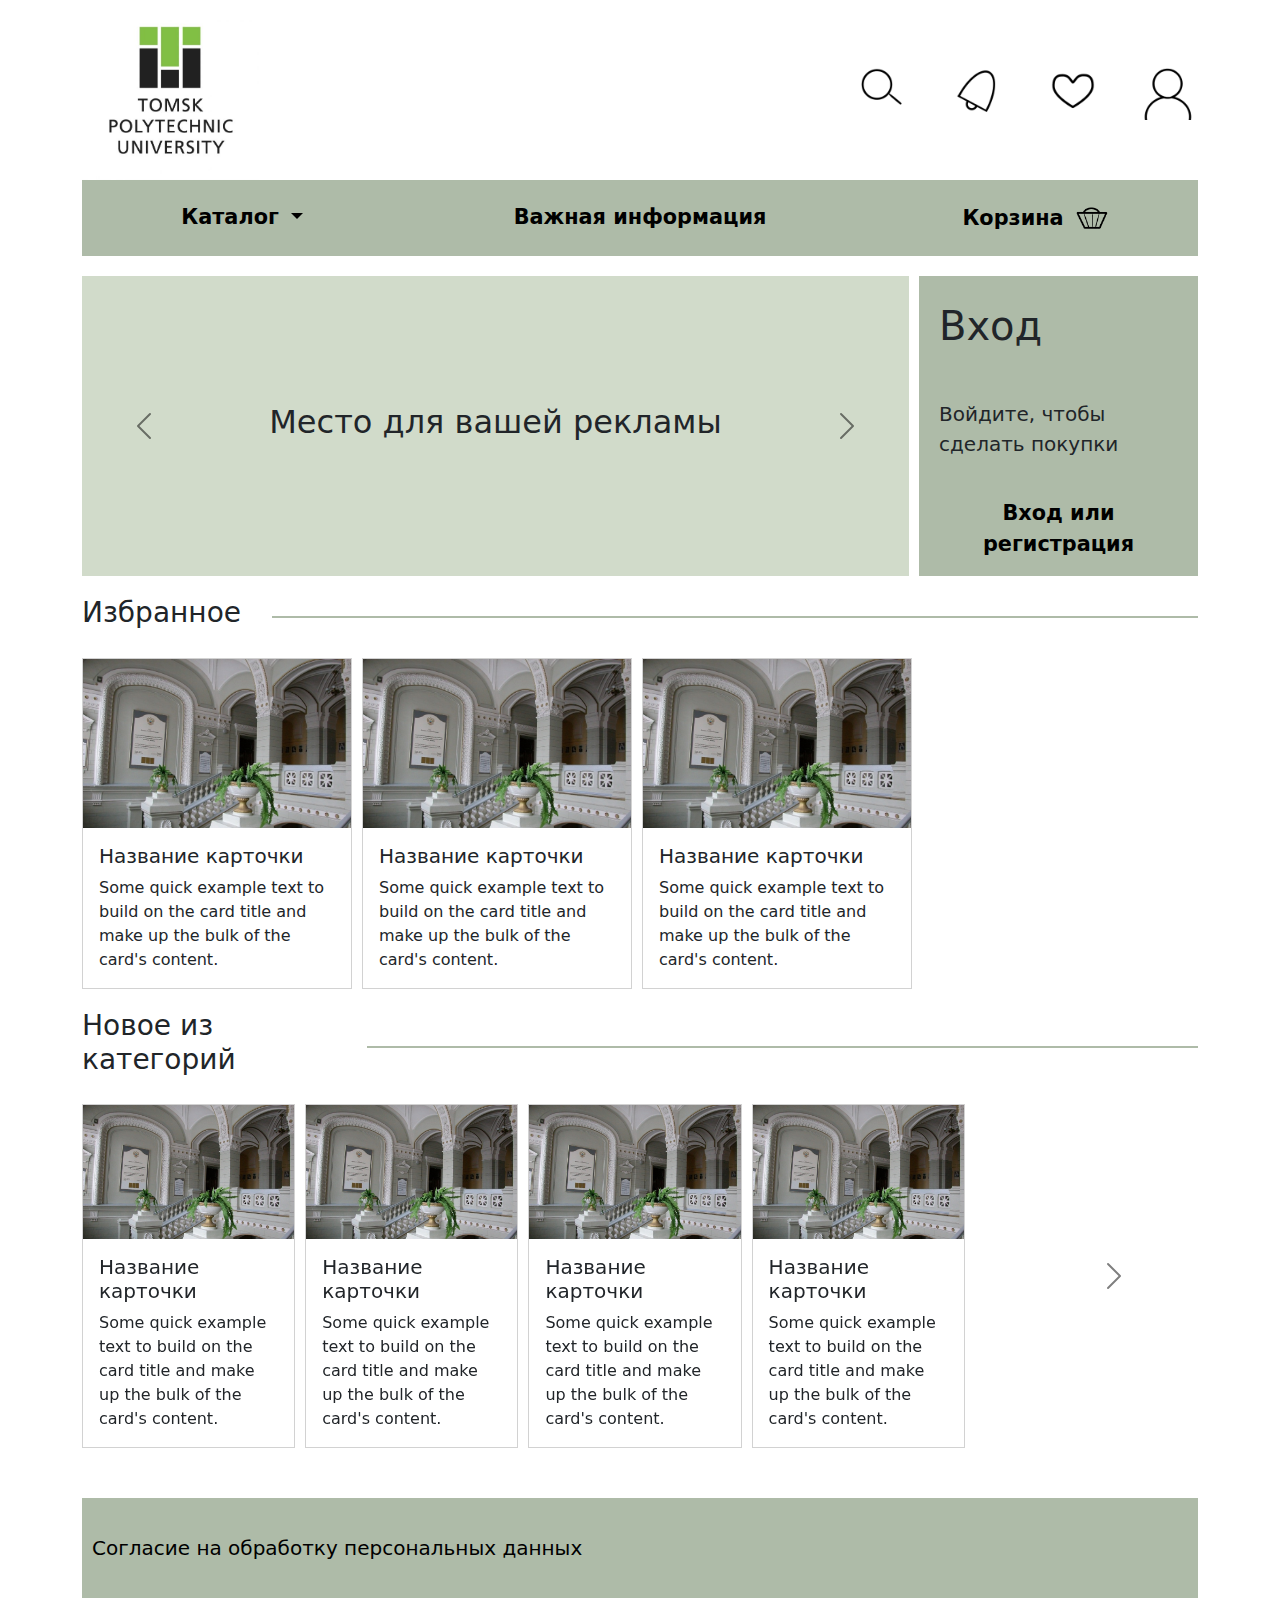
==== index.html @ 1b639a58 "Add files via upload" ====
<!doctype html>
<html lang="ru">
  <head>
    <meta charset="utf-8">
    <meta name="viewport" content="width=device-width, initial-scale=1">

    <title>Магазин ТПУ</title>
    <link href="https://cdn.jsdelivr.net/npm/bootstrap@5.2.0-beta1/dist/css/bootstrap.min.css" rel="stylesheet" integrity="sha384-0evHe/X+R7YkIZDRvuzKMRqM+OrBnVFBL6DOitfPri4tjfHxaWutUpFmBp4vmVor" crossorigin="anonymous">
    <link href="https://cdn.jsdelivr.net/npm/bootstrap@5.2.0-beta1/dist/css/bootstrap.min.css" rel="stylesheet">
    <link rel="stylesheet" type="text/css" href="style.css">
</head>

<body>
    <div class="container">
        <header>
            <a href=""><img src="pics/logo.jpg" alt="logo" class="logo"></a>
            <div class="header-buttons-wrap">
                <a href=""><img src="pics/search.png" alt="search" class="header-buttons search"></a>
                <a href=""><img src="pics/notification.png" alt="notification" class="header-buttons notification"></a>
                <a href=""><img src="pics/favourites.png" alt="favourites" class="header-buttons favourites"></a>
                <a href=""><img src="pics/account.png" alt="account" class="header-buttons account"></a>
            </div>

        </header>
        <nav class="navbar navbar-expand-lg">
            <div class="container-fluid nav">
                <div class="dropdown">
                    <button class="button1 btn btn-secondary dropdown-toggle" type="button" id="dropdownMenuButton1" data-bs-toggle="dropdown" aria-expanded="false">
                        <b>Каталог</b>
                    </button>
                    <ul class="dropdown-menu" aria-labelledby="dropdownMenuButton1" style="">
                        <li><a class="dropdown-item" href="#">Мебель</a></li>
                        <li><a class="dropdown-item" href="#">Техника</a></li>
                        <li><a class="dropdown-item" href="#">Продукты питания</a></li>
                        <li><a class="dropdown-item" href="#">Другое</a></li>
                    </ul>
                </div>
                <button type="button" class="btn btn-secondary"><b>Важная информация</b></button>
                <button type="button" class="btn btn-secondary"><b>Корзина</b><img src="pics/cart.png" alt="" class="cart"></button>
            </div>

        </nav>
        <div class="row underHeader">
            <div class="col-9 adsBlock">
                <div id="carouselAds" class="carousel carousel-dark slide" data-bs-ride="carousel">

                    <div class="carousel-inner col-10">
                        <div class="carousel-item active">
                            <div class="ads" >
                                <h2>Место для вашей рекламы</h2>
                            </div>
                        </div>
                        <div class="carousel-item">
                            <div class="ads" >
                                <h2>Место для вашей рекламы</h2>
                            </div>
                        </div>
                    </div>
                    <button class="carousel-control-prev" type="button" data-bs-target="#carouselAds" data-bs-slide="prev">
                        <span class="carousel-control-prev-icon" aria-hidden="true"></span>
                        <span class="visually-hidden">Предыдущий</span>
                    </button>
                    <button class="carousel-control-next" type="button" data-bs-target="#carouselAds" data-bs-slide="next">
                        <span class="carousel-control-next-icon" aria-hidden="true"></span>

                    </button>
                </div>
            </div>
            <div class="col-3 p-0">
                <div class="regOrLog">
                    <p style="font-size: 40px;">Вход</p>
                    <p>Войдите, чтобы сделать покупки</p>
                    <button type="button" class="btn btn-secondary btnlog"><b>Вход или регистрация</b></button>

                </div>
            </div>
        </div>
        <article>
            <div class="container Article">
                <div class="row rowArticle">
                    <div class="col-2">
                        <span>
                            <h3>Избранное</h3>
                        </span>
                    </div>
                    <div class="col-10">
                        <div class="lineArticle"></div>
                    </div>
                </div>
            </div>
            <div class="cards">
                <div class="card">
                    <img src="pics/hall.jpg" class="card-img-top" alt="...">
                    <div class="card-body">
                        <h5 class="card-title">Название карточки</h5>
                        <p class="card-text">Some quick example text to build on the card title and make up the bulk of the card's content.</p>

                    </div>
                </div>
                <div class="card">
                    <img src="pics/hall.jpg" class="card-img-top" alt="...">
                    <div class="card-body">
                        <h5 class="card-title">Название карточки</h5>
                        <p class="card-text">Some quick example text to build on the card title and make up the bulk of the card's content.</p>

                    </div>
                </div>
                <div class="card">
                    <img src="pics/hall.jpg" class="card-img-top" alt="...">
                    <div class="card-body">
                        <h5 class="card-title">Название карточки</h5>
                        <p class="card-text">Some quick example text to build on the card title and make up the bulk of the card's content.</p>

                    </div>
                </div>
            </div>
        </article>
        <article>
            <div class="container Article">
                <div class="row rowArticle">
                    <div class="col-3">
                        <span>
                            <h3>Новое из категорий</h3>
                        </span>
                    </div>
                    <div class="col-9">
                        <div class="lineArticle"></div>
                    </div>
                </div>
            </div>
            <div id="carouselGoods" class="carousel carousel-dark slide" data-bs-ride="carousel">

                <div class="carousel-inner col-10">
                    <div class="carousel-item active">
                        <div class="cards">
                            <div class="card">
                                <img src="pics/hall.jpg" class="card-img-top" alt="...">
                                <div class="card-body">
                                    <h5 class="card-title">Название карточки</h5>
                                    <p class="card-text">Some quick example text to build on the card title and make up the bulk of the card's content.</p>

                                </div>
                            </div>
                            <div class="card">
                                <img src="pics/hall.jpg" class="card-img-top" alt="...">
                                <div class="card-body">
                                    <h5 class="card-title">Название карточки</h5>
                                    <p class="card-text">Some quick example text to build on the card title and make up the bulk of the card's content.</p>

                                </div>
                            </div>
                            <div class="card">
                                <img src="pics/hall.jpg" class="card-img-top" alt="...">
                                <div class="card-body">
                                    <h5 class="card-title">Название карточки</h5>
                                    <p class="card-text">Some quick example text to build on the card title and make up the bulk of the card's content.</p>

                                </div>
                            </div>
                            <div class="card">
                                <img src="pics/hall.jpg" class="card-img-top" alt="...">
                                <div class="card-body">
                                    <h5 class="card-title">Название карточки</h5>
                                    <p class="card-text">Some quick example text to build on the card title and make up the bulk of the card's content.</p>

                                </div>
                            </div>
                        </div>
                    </div>
                    <div class="carousel-item">
                        <div class="cards">
                            <div class="card">
                                <img src="pics/hall.jpg" class="card-img-top" alt="...">
                                <div class="card-body">
                                    <h5 class="card-title">Название карточки</h5>
                                    <p class="card-text">Some quick example text to build on the card title and make up the bulk of the card's content.</p>

                                </div>
                            </div>
                            <div class="card">
                                <img src="pics/hall.jpg" class="card-img-top" alt="...">
                                <div class="card-body">
                                    <h5 class="card-title">Название карточки</h5>
                                    <p class="card-text">Some quick example text to build on the card title and make up the bulk of the card's content.</p>

                                </div>
                            </div>
                            <div class="card">
                                <img src="pics/hall.jpg" class="card-img-top" alt="...">
                                <div class="card-body">
                                    <h5 class="card-title">Название карточки</h5>
                                    <p class="card-text">Some quick example text to build on the card title and make up the bulk of the card's content.</p>

                                </div>
                            </div>
                            <div class="card">
                                <img src="pics/hall.jpg" class="card-img-top" alt="...">
                                <div class="card-body">
                                    <h5 class="card-title">Название карточки</h5>
                                    <p class="card-text">Some quick example text to build on the card title and make up the bulk of the card's content.</p>

                                </div>
                            </div>
                        </div>
                    </div>
                </div>

                <button class="carousel-control-next" type="button" data-bs-target="#carouselGoods" data-bs-slide="next">
                        <span class="carousel-control-next-icon" aria-hidden="true"></span>

                    </button>
            </div>
        </article>
        <footer>
            <a href="#" class="acceptLink">

                Согласие на обработку персональных данных

            </a>
        </footer>
    </div>


    <script src="https://cdn.jsdelivr.net/npm/bootstrap@5.2.0-beta1/dist/js/bootstrap.bundle.min.js" integrity="sha384-pprn3073KE6tl6bjs2QrFaJGz5/SUsLqktiwsUTF55Jfv3qYSDhgCecCxMW52nD2" crossorigin="anonymous"></script>
    <script src="https://cdn.jsdelivr.net/npm/@popperjs/core@2.11.5/dist/umd/popper.min.js" integrity="sha384-Xe+8cL9oJa6tN/veChSP7q+mnSPaj5Bcu9mPX5F5xIGE0DVittaqT5lorf0EI7Vk" crossorigin="anonymous"></script>
    <script src="https://cdn.jsdelivr.net/npm/bootstrap@5.2.0-beta1/dist/js/bootstrap.min.js" integrity="sha384-kjU+l4N0Yf4ZOJErLsIcvOU2qSb74wXpOhqTvwVx3OElZRweTnQ6d31fXEoRD1Jy" crossorigin="anonymous"></script>
    <script src="https://cdn.jsdelivr.net/npm/bootstrap@5.2.0-beta1/dist/js/bootstrap.bundle.min.js"></script>
</body></html>
---- style.css ----
header {
    display: flex;
    align-items: center;
    justify-content: space-between;
}

img.logo {
    height: 180px;
}

img.header-buttons {
    height: 60px;
    margin-left: 30px;
}

.navbar {
    background-color: #aebba8;
    color: black;

}

img.cart {
    height: 45px;
    margin-left: 5px;
    ;
}

.col-6 {
    display: flex;
    justify-content: flex-end;
    align-items: center;
}

img.hall {
    height: 400px;
    margin-top: 40px;
    display: none;
}

.btn {}

.btn-secondary {
    --bs-btn-color: #000;
    --bs-btn-bg: #aebba8;
    --bs-btn-border-color: #aebba8;
    --bs-btn-hover-color: #000;
    --bs-btn-hover-bg: #d1dbca;
    --bs-btn-hover-border-color: #d1dbca;
    --bs-btn-focus-shadow-rgb: #d1dbca;
    --bs-btn-active-color: #000;
    --bs-btn-active-bg: #d1dbca;
    --bs-btn-active-border-color: #d1dbca;
    --bs-btn-active-shadow: inset 0 0px 0px rgba(0, 0, 0, 0.125);
    --bs-btn-disabled-color: #000;
    --bs-btn-disabled-bg: #aebba8;
    --bs-btn-disabled-border-color: #aebba8;

    border-radius: 0;
    border: 0;
    height: 60px;
    font-size: 1.3rem;
    width: 300px;

}

.adsBlock {
    padding-left: 0px;
    padding-right: 10px;
}

.dropdown-menu {
    border-radius: 0;
    width: 300px;
    --bs-dropdown-min-width: 10rem;
    --bs-dropdown-padding-x: 0;
    --bs-dropdown-padding-y: 0.5rem;
    --bs-dropdown-spacer: 0.125rem;
    --bs-dropdown-font-size: 1rem;
    --bs-dropdown-color: #212529;
    --bs-dropdown-bg: #fff;
    --bs-dropdown-border-color: var(--bs-border-color-translucent);
    --bs-dropdown-border-radius: 0.375rem;
    --bs-dropdown-border-width: 1px;
    --bs-dropdown-inner-border-radius: calc(0.375rem - 1px);
    --bs-dropdown-divider-bg: var(--bs-border-color-translucent);
    --bs-dropdown-divider-margin-y: 0.5rem;
    --bs-dropdown-box-shadow: 0 0.5rem 1rem rgba(0, 0, 0, 0.15);
    --bs-dropdown-link-color: #212529;
    --bs-dropdown-link-hover-color: #1e2125;
    --bs-dropdown-link-hover-bg: #e9ecef;
    --bs-dropdown-link-active-color: #fff;
    --bs-dropdown-link-active-bg: #0d6efd;
    --bs-dropdown-link-disabled-color: #adb5bd;
    --bs-dropdown-item-padding-x: 1rem;
    --bs-dropdown-item-padding-y: 0.25rem;
    --bs-dropdown-header-color: #6c757d;
    --bs-dropdown-header-padding-x: 1rem;
    --bs-dropdown-header-padding-y: 0.5rem;

}

.nav {
    display: flex;
    justify-content: space-between;
    padding: 0 10px
}

.ads {
    display: flex;
    align-items: center;
    justify-content: center;
    height: 300px;
    background-color: #d1dbca;
}

.card {
    width: 270px;
    margin-right: 10px;
    border-radius: 0;
    --bs-card-border-radius: 0;
}

.card-img-top {
    border-top-left-radius: 0;
    border-top-right-radius: 0;
}

.cards {
    display: flex;
    flex-direction: row;
    height: 100%;
    width: 80%;
}

.Article {
    margin: 20px 0;
    padding: 0;
}

.rowArticle {
    display: flex;
    align-items: center;
}

.lineArticle {
    background-color: #aebba8;
    height: 2px;
}

.underHeader {
    display: flex;
    margin: 20px 0;
}

.btnlog{
    width: inherit;
    height: auto;
    margin: 10px;
}
.regOrLog {
    display: flex;
 flex-direction: column;
    justify-content: space-between;
    height: 300px;
    background-color: #aebba8;
}
.regOrLog>p{
    margin: 20px;
    font-size: 20px;
}
footer {
    display: flex;
    align-items: center;
    background-color: #aebba8;
    height: 100px;
    margin-top: 50px;

}

.acceptLink {
    text-decoration: none;
    color: black;
    padding: 10px;
    font-size: 20px
}

.acceptLink:hover {
    text-decoration: none;
    color: white;

}
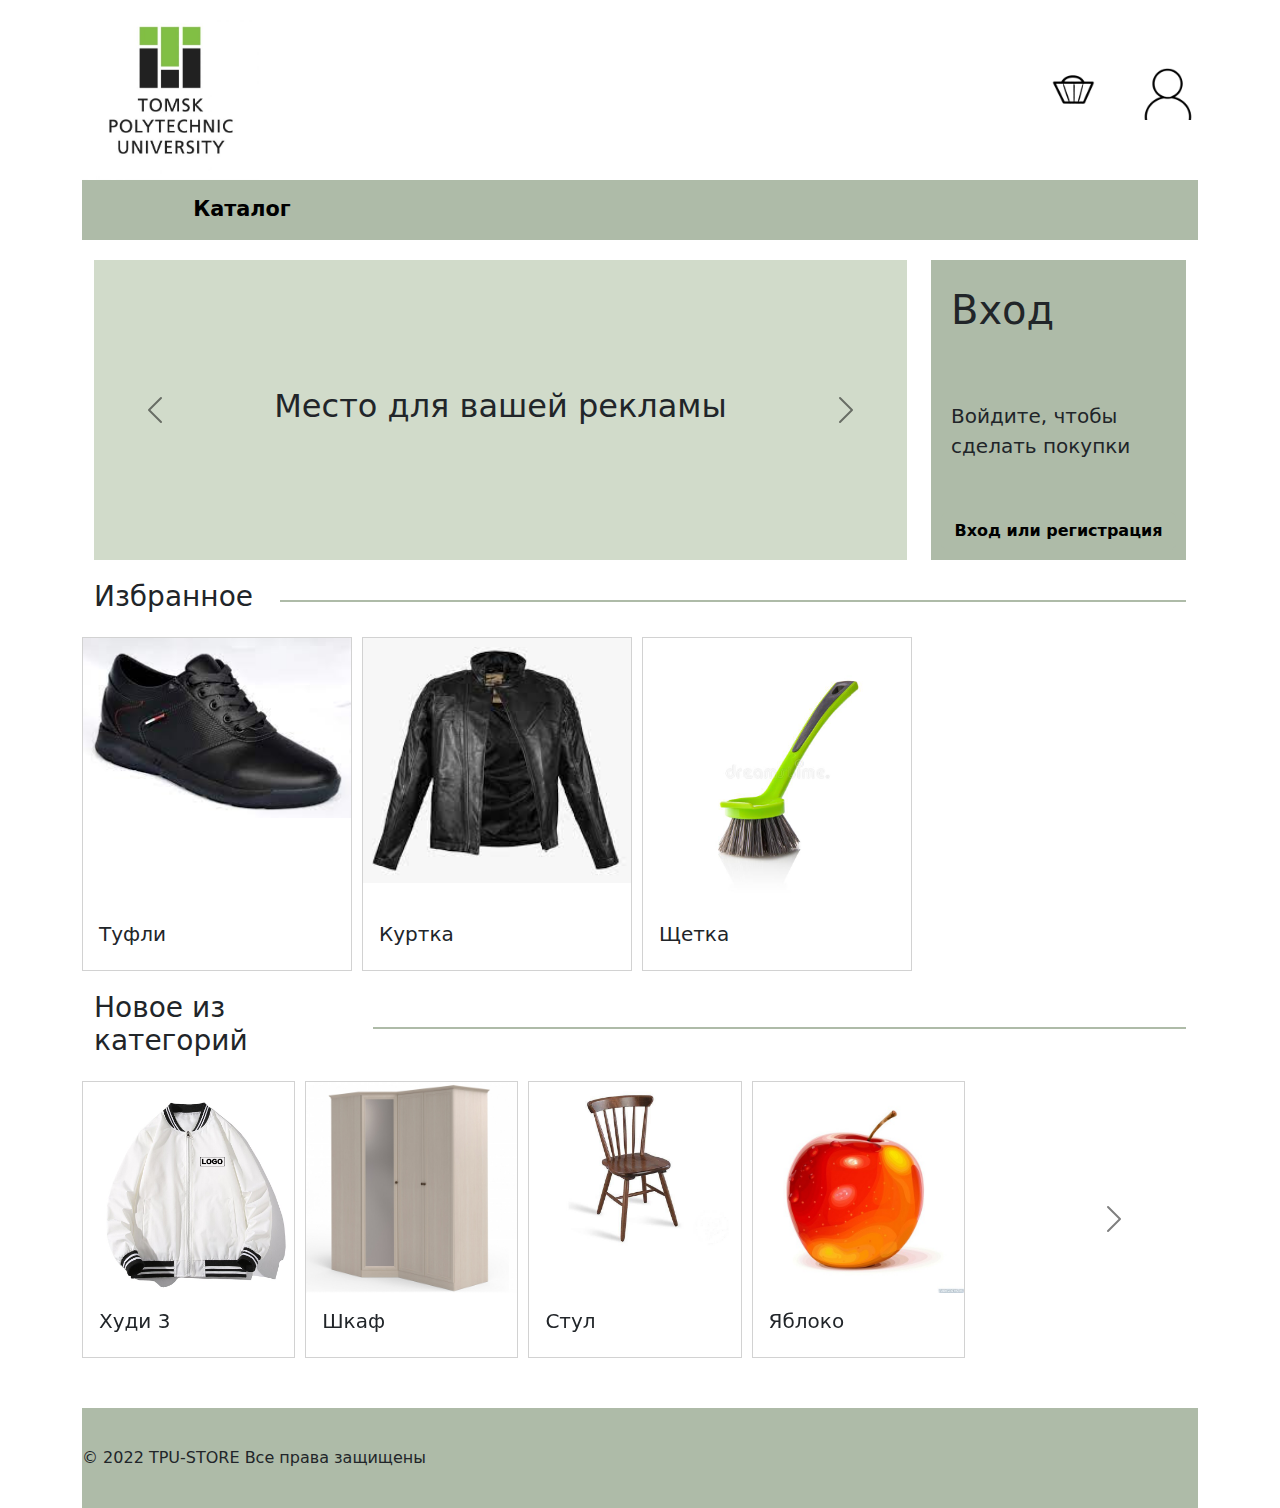
==== commit ad25adf1: "Add files via upload" ====
--- a/index.html
+++ b/index.html
@@ -13,155 +13,153 @@
 <body>
     <div class="container">
         <header>
-            <a href=""><img src="pics/logo.jpg" alt="logo" class="logo"></a>
-            <div class="header-buttons-wrap">
-                <a href=""><img src="pics/search.png" alt="search" class="header-buttons search"></a>
-                <a href=""><img src="pics/notification.png" alt="notification" class="header-buttons notification"></a>
-                <a href=""><img src="pics/favourites.png" alt="favourites" class="header-buttons favourites"></a>
-                <a href=""><img src="pics/account.png" alt="account" class="header-buttons account"></a>
-            </div>
-
+            <a href="index.html"><img src="pics/logo.jpg" alt="logo" class="logo"></a>
+            <div class="buttons-block">
+
+                <a href="cart.html"><img src="pics/cart.png" alt="cart" class="item"></a>
+                <a href="account.html"><img src="pics/account.png" alt="account" class="item"></a>
+            </div>
         </header>
         <nav class="navbar navbar-expand-lg">
-            <div class="container-fluid nav">
+            
                 <div class="dropdown">
-                    <button class="button1 btn btn-secondary dropdown-toggle" type="button" id="dropdownMenuButton1" data-bs-toggle="dropdown" aria-expanded="false">
+                    <button onclick="location.href='catalog.html'" class="btn btn-secondary" type="button" id="dropdownMenuButton1" aria-expanded="false">
                         <b>Каталог</b>
                     </button>
-                    <ul class="dropdown-menu" aria-labelledby="dropdownMenuButton1" style="">
-                        <li><a class="dropdown-item" href="#">Мебель</a></li>
-                        <li><a class="dropdown-item" href="#">Техника</a></li>
-                        <li><a class="dropdown-item" href="#">Продукты питания</a></li>
-                        <li><a class="dropdown-item" href="#">Другое</a></li>
-                    </ul>
-                </div>
-                <button type="button" class="btn btn-secondary"><b>Важная информация</b></button>
-                <button type="button" class="btn btn-secondary"><b>Корзина</b><img src="pics/cart.png" alt="" class="cart"></button>
-            </div>
+                </div>
+
 
         </nav>
-        <div class="row underHeader">
-            <div class="col-9 adsBlock">
-                <div id="carouselAds" class="carousel carousel-dark slide" data-bs-ride="carousel">
-
-                    <div class="carousel-inner col-10">
+        <section class="top">
+           <div class="row content">
+           
+            <div class="col-9 ads-block ">
+
+                <div id="ads-carousel" class="carousel carousel-dark slide" data-bs-ride="carousel">
+
+                    <div class="carousel-inner">
                         <div class="carousel-item active">
-                            <div class="ads" >
+                            <div class="ads">
                                 <h2>Место для вашей рекламы</h2>
                             </div>
                         </div>
                         <div class="carousel-item">
-                            <div class="ads" >
+                            <div class="ads">
                                 <h2>Место для вашей рекламы</h2>
                             </div>
                         </div>
                     </div>
-                    <button class="carousel-control-prev" type="button" data-bs-target="#carouselAds" data-bs-slide="prev">
+                    <button class="carousel-control-prev" type="button" data-bs-target="#ads-carousel" data-bs-slide="prev">
                         <span class="carousel-control-prev-icon" aria-hidden="true"></span>
                         <span class="visually-hidden">Предыдущий</span>
                     </button>
-                    <button class="carousel-control-next" type="button" data-bs-target="#carouselAds" data-bs-slide="next">
+                    <button class="carousel-control-next" type="button" data-bs-target="#ads-carousel" data-bs-slide="next">
                         <span class="carousel-control-next-icon" aria-hidden="true"></span>
 
                     </button>
                 </div>
             </div>
-            <div class="col-3 p-0">
+            <div class="col-3 ">
                 <div class="regOrLog">
                     <p style="font-size: 40px;">Вход</p>
                     <p>Войдите, чтобы сделать покупки</p>
-                    <button type="button" class="btn btn-secondary btnlog"><b>Вход или регистрация</b></button>
-
-                </div>
-            </div>
-        </div>
-        <article>
-            <div class="container Article">
-                <div class="row rowArticle">
+                    <button type="button" onclick="location.href='account.html'" class="btn btn-secondary btnlog"><b>Вход или регистрация</b></button>
+
+                </div>
+            </div>
+            </div>
+           
+        </section>
+        <section class="favourites">
+            <div class="heading">
+                <div class="row">
                     <div class="col-2">
                         <span>
                             <h3>Избранное</h3>
                         </span>
                     </div>
                     <div class="col-10">
-                        <div class="lineArticle"></div>
-                    </div>
-                </div>
-            </div>
+                        <div class="line"></div>
+                    </div>
+                </div>
+            </div>
+            <div class="content">
             <div class="cards">
                 <div class="card">
-                    <img src="pics/hall.jpg" class="card-img-top" alt="...">
+                    <img src="pics/papich2.jpg" class="card-img-top" alt="...">
                     <div class="card-body">
-                        <h5 class="card-title">Название карточки</h5>
-                        <p class="card-text">Some quick example text to build on the card title and make up the bulk of the card's content.</p>
+                        <h5 class="card-title">Туфли</h5>
+                        <p class="card-text"></p>
 
                     </div>
                 </div>
                 <div class="card">
-                    <img src="pics/hall.jpg" class="card-img-top" alt="...">
+                    <img src="pics/papich1.jpg" class="card-img-top" alt="...">
                     <div class="card-body">
-                        <h5 class="card-title">Название карточки</h5>
-                        <p class="card-text">Some quick example text to build on the card title and make up the bulk of the card's content.</p>
+                        <h5 class="card-title">Куртка</h5>
+                        <p class="card-text"></p>
 
                     </div>
                 </div>
                 <div class="card">
-                    <img src="pics/hall.jpg" class="card-img-top" alt="...">
+                    <img src="pics/brush.jpg" class="card-img-top" alt="...">
                     <div class="card-body">
-                        <h5 class="card-title">Название карточки</h5>
-                        <p class="card-text">Some quick example text to build on the card title and make up the bulk of the card's content.</p>
-
-                    </div>
-                </div>
-            </div>
-        </article>
-        <article>
-            <div class="container Article">
-                <div class="row rowArticle">
+                        <h5 class="card-title">Щетка</h5>
+                        <p class="card-text"></p>
+
+                    </div>
+                </div>
+            </div>
+            </div>
+        </section>
+        <section class="new">
+            <div class="heading">
+                <div class="row">
                     <div class="col-3">
                         <span>
                             <h3>Новое из категорий</h3>
                         </span>
                     </div>
                     <div class="col-9">
-                        <div class="lineArticle"></div>
-                    </div>
-                </div>
-            </div>
+                        <div class="line"></div>
+                    </div>
+                </div>
+            </div>
+            <div class="content">
             <div id="carouselGoods" class="carousel carousel-dark slide" data-bs-ride="carousel">
 
                 <div class="carousel-inner col-10">
                     <div class="carousel-item active">
                         <div class="cards">
                             <div class="card">
-                                <img src="pics/hall.jpg" class="card-img-top" alt="...">
-                                <div class="card-body">
-                                    <h5 class="card-title">Название карточки</h5>
-                                    <p class="card-text">Some quick example text to build on the card title and make up the bulk of the card's content.</p>
-
-                                </div>
-                            </div>
-                            <div class="card">
-                                <img src="pics/hall.jpg" class="card-img-top" alt="...">
-                                <div class="card-body">
-                                    <h5 class="card-title">Название карточки</h5>
-                                    <p class="card-text">Some quick example text to build on the card title and make up the bulk of the card's content.</p>
-
-                                </div>
-                            </div>
-                            <div class="card">
-                                <img src="pics/hall.jpg" class="card-img-top" alt="...">
-                                <div class="card-body">
-                                    <h5 class="card-title">Название карточки</h5>
-                                    <p class="card-text">Some quick example text to build on the card title and make up the bulk of the card's content.</p>
-
-                                </div>
-                            </div>
-                            <div class="card">
-                                <img src="pics/hall.jpg" class="card-img-top" alt="...">
-                                <div class="card-body">
-                                    <h5 class="card-title">Название карточки</h5>
-                                    <p class="card-text">Some quick example text to build on the card title and make up the bulk of the card's content.</p>
+                                <img src="pics/hoody3.jpg" class="card-img-top" alt="...">
+                                <div class="card-body">
+                                    <h5 class="card-title">Худи 3</h5>
+                                    <p class="card-text"></p>
+
+                                </div>
+                            </div>
+                            <div class="card">
+                                <img src="pics/shkaf.jpg" class="card-img-top" alt="...">
+                                <div class="card-body">
+                                    <h5 class="card-title">Шкаф</h5>
+                                    <p class="card-text"></p>
+
+                                </div>
+                            </div>
+                            <div class="card">
+                                <img src="pics/stul.jpg" class="card-img-top" alt="...">
+                                <div class="card-body">
+                                    <h5 class="card-title">Стул</h5>
+                                    <p class="card-text"></p>
+
+                                </div>
+                            </div>
+                            <div class="card">
+                                <img src="pics/apple.jpg" class="card-img-top" alt="...">
+                                <div class="card-body">
+                                    <h5 class="card-title">Яблоко</h5>
+                                    <p class="card-text"></p>
 
                                 </div>
                             </div>
@@ -170,34 +168,34 @@
                     <div class="carousel-item">
                         <div class="cards">
                             <div class="card">
-                                <img src="pics/hall.jpg" class="card-img-top" alt="...">
-                                <div class="card-body">
-                                    <h5 class="card-title">Название карточки</h5>
-                                    <p class="card-text">Some quick example text to build on the card title and make up the bulk of the card's content.</p>
-
-                                </div>
-                            </div>
-                            <div class="card">
-                                <img src="pics/hall.jpg" class="card-img-top" alt="...">
-                                <div class="card-body">
-                                    <h5 class="card-title">Название карточки</h5>
-                                    <p class="card-text">Some quick example text to build on the card title and make up the bulk of the card's content.</p>
-
-                                </div>
-                            </div>
-                            <div class="card">
-                                <img src="pics/hall.jpg" class="card-img-top" alt="...">
-                                <div class="card-body">
-                                    <h5 class="card-title">Название карточки</h5>
-                                    <p class="card-text">Some quick example text to build on the card title and make up the bulk of the card's content.</p>
-
-                                </div>
-                            </div>
-                            <div class="card">
-                                <img src="pics/hall.jpg" class="card-img-top" alt="...">
-                                <div class="card-body">
-                                    <h5 class="card-title">Название карточки</h5>
-                                    <p class="card-text">Some quick example text to build on the card title and make up the bulk of the card's content.</p>
+                                <img src="pics/sushi.jpg" class="card-img-top" alt="...">
+                                <div class="card-body">
+                                    <h5 class="card-title">Суши</h5>
+                                    <p class="card-text"></p>
+
+                                </div>
+                            </div>
+                            <div class="card">
+                                <img src="pics/hanger.jpg" class="card-img-top" alt="...">
+                                <div class="card-body">
+                                    <h5 class="card-title">Вешалка</h5>
+                                    <p class="card-text"></p>
+
+                                </div>
+                            </div>
+                            <div class="card">
+                                <img src="pics/stol.jpg" class="card-img-top" alt="...">
+                                <div class="card-body">
+                                    <h5 class="card-title">Стол</h5>
+                                    <p class="card-text"></p>
+
+                                </div>
+                            </div>
+                            <div class="card">
+                                <img src="pics/hoody2.jpg" class="card-img-top" alt="...">
+                                <div class="card-body">
+                                    <h5 class="card-title">Худи 2</h5>
+                                    <p class="card-text"></p>
 
                                 </div>
                             </div>
@@ -206,17 +204,14 @@
                 </div>
 
                 <button class="carousel-control-next" type="button" data-bs-target="#carouselGoods" data-bs-slide="next">
-                        <span class="carousel-control-next-icon" aria-hidden="true"></span>
-
-                    </button>
-            </div>
-        </article>
+                    <span class="carousel-control-next-icon" aria-hidden="true"></span>
+
+                </button>
+            </div>
+            </div>
+        </section>
         <footer>
-            <a href="#" class="acceptLink">
-
-                Согласие на обработку персональных данных
-
-            </a>
+            © 2022 TPU-STORE Все права защищены
         </footer>
     </div>
 
--- a/style.css
+++ b/style.css
@@ -3,42 +3,33 @@
     align-items: center;
     justify-content: space-between;
 }
-
 img.logo {
     height: 180px;
 }
-
-img.header-buttons {
+header .buttons-block .item {
     height: 60px;
     margin-left: 30px;
 }
-
 .navbar {
     background-color: #aebba8;
     color: black;
 
 }
-
 img.cart {
     height: 45px;
     margin-left: 5px;
     ;
 }
-
-.col-6 {
-    display: flex;
-    justify-content: flex-end;
-    align-items: center;
-}
-
-img.hall {
-    height: 400px;
-    margin-top: 40px;
-    display: none;
-}
-
-.btn {}
-
+nav .btn {
+
+    border-radius: 0;
+    border: 0;
+    height: 60px;
+    font-size: 1.3rem;
+    width: 300px;
+
+
+}
 .btn-secondary {
     --bs-btn-color: #000;
     --bs-btn-bg: #aebba8;
@@ -55,19 +46,9 @@
     --bs-btn-disabled-bg: #aebba8;
     --bs-btn-disabled-border-color: #aebba8;
 
-    border-radius: 0;
-    border: 0;
-    height: 60px;
-    font-size: 1.3rem;
-    width: 300px;
-
-}
-
-.adsBlock {
-    padding-left: 0px;
-    padding-right: 10px;
-}
-
+
+
+}
 .dropdown-menu {
     border-radius: 0;
     width: 300px;
@@ -99,12 +80,18 @@
 
 }
 
-.nav {
+.navbar {
     display: flex;
     justify-content: space-between;
     padding: 0 10px
 }
-
+section{
+    margin-top: 20px;
+}
+.content{
+    margin: 15px 0;
+    padding: 0;
+}
 .ads {
     display: flex;
     align-items: center;
@@ -132,42 +119,44 @@
     width: 80%;
 }
 
-.Article {
-    margin: 20px 0;
+.heading {
+    
     padding: 0;
 }
 
-.rowArticle {
-    display: flex;
-    align-items: center;
-}
-
-.lineArticle {
+.heading .row {
+    display: flex;
+    align-items: center;
+}
+
+.heading .line {
     background-color: #aebba8;
     height: 2px;
 }
 
-.underHeader {
-    display: flex;
-    margin: 20px 0;
-}
-
-.btnlog{
+.row{
+    margin: 0;
+}
+
+.btnlog {
     width: inherit;
     height: auto;
     margin: 10px;
 }
+
 .regOrLog {
     display: flex;
- flex-direction: column;
+    flex-direction: column;
     justify-content: space-between;
     height: 300px;
     background-color: #aebba8;
 }
-.regOrLog>p{
+
+.regOrLog > p {
     margin: 20px;
     font-size: 20px;
 }
+
 footer {
     display: flex;
     align-items: center;
@@ -189,3 +178,295 @@
     color: white;
 
 }
+
+.cart-list{
+    display: flex;
+    flex-direction: column;
+    justify-content: space-between;
+    align-items: center;
+    list-style: none;
+}
+
+.cart-list-item{
+    display: flex;
+    filter: drop-shadow(17px 19px 24px rgba(0, 0, 0, 0.13));
+    margin-bottom: 20px;
+}
+
+.cart-list-img{
+    height: 300px;
+    width: 250px;
+}
+
+.cart-item-wrapper{
+    padding: 22px 30px 0 30px;
+    background-color: white;
+    width: 390px;
+    min-height: 300px;
+}
+
+.cart-list-heading{
+    margin-bottom: 42px;
+}
+.cart-shipping-wrapper{
+
+    display: flex;
+    flex-direction: column;
+    padding: 22px 30px 0 30px;
+    background-color: white;
+    width: 390px;
+    min-height: 306px;
+}
+
+.cart{
+    display: flex;
+    justify-content: space-between;
+}
+
+.cart-shipping{
+    width: 360px;
+}
+
+.cart-list-text {
+    font-size: 22px;
+    line-height: 26px;
+    font-weight: 400;
+    font-style: normal;
+    color: #575757;
+    margin: 0 0 6px 0;
+}
+
+.cart-item-wrapper::after {
+    position: absolute;
+    content: url(pics/cross.svg);
+    top: 20px;
+    right: 20px;
+}
+
+.cart-shipping-input{
+    width: 340px;
+    height: 45px;
+    margin: 0 0 20px 0;
+    padding: 0 0 0 17px;
+}
+
+.cart-grandtotal-text{
+    font-size: 22px;
+    line-height: 26px;
+    font-weight: 400;
+    font-style: normal;
+    color: #575757;
+    margin: 10px 0 6px 0;
+}
+
+.cart-shipping-heading{
+    margin-bottom: 42px;
+}
+.cart-heading{
+
+    margin: 15px 0 15px 0;
+}
+
+
+.account-heading{
+
+    margin: 15px 0 15px 0;
+}
+
+.registration-content-wrapper{
+    padding: 30px 0 96px 0;
+    display: -webkit-box;
+    display: -ms-flexbox;
+    display: flex;
+    -webkit-box-align: center;
+    -ms-flex-align: center;
+    align-items: center;
+    -webkit-box-pack: justify;
+    -ms-flex-pack: justify;
+    justify-content: space-between;
+    -webkit-box-align: start;
+    -ms-flex-align: start;
+    align-items: start;
+}
+
+.registration-form-input {
+    width: 340px;
+    min-height: 44px;
+    border: 1px solid #A4A4A4;
+    margin: 20px 0 0 0;
+    padding: 0 0 0 17px;
+}
+
+.registration-form {
+    display: flex;
+    flex-direction: column;
+    width: 360px;
+}
+
+.registration-form-name-legend {
+    font-size: 16px;
+    line-height: 19px;
+    font-weight: 300;
+    font-style: normal;
+    color: #222224;
+    text-transform: capitalize;
+}
+
+.registration-text {
+    max-width: 35%;
+}
+
+.registration-text-heading {
+    font-size: 24px;
+    line-height: 29px;
+    font-weight: 300;
+    font-style: normal;
+    color: #000000;
+    text-transform: uppercase;
+    padding: 34px 0 0 0;
+}
+
+.registration-text-subheading {
+    font-size: 24px;
+    line-height: 29px;
+    font-weight: 300;
+    font-style: normal;
+    color: #000000;
+    margin: 22px 0 0 0;
+    display: block;
+    max-width: 650px;
+}
+
+.registration-list {
+    list-style: none;
+}
+
+.registration-list-item {
+    font-size: 24px;
+    line-height: 29px;
+    font-weight: 300;
+    font-style: normal;
+    color: #000000;
+    margin: 16px 0 0 43px;
+    position: relative;
+}
+
+.registration-list-item::before {
+    content: url(pics/check.svg);
+    position: absolute;
+    left: -43px;
+}
+
+.registration-fieldset {
+    margin: 34px 0 0 0;
+}
+
+.registration-fieldset-radio {
+    display: -webkit-box;
+    display: -ms-flexbox;
+    display: flex;
+    -webkit-box-pack: start;
+    -ms-flex-pack: start;
+    justify-content: start;
+}
+
+.registration-form-radio {
+    margin: 33px 20px 0 0;
+    display: none;
+}
+
+.registration-form-login-legend {
+    font-size: 16px;
+    line-height: 19px;
+    font-weight: 300;
+    font-style: normal;
+    color: #222224;
+    text-transform: capitalize;
+}
+
+.registration-form-text {
+    font-size: 13px;
+    line-height: 16px;
+    font-weight: 300;
+    font-style: normal;
+    color: #B1B1B1;
+    margin: 15px 0 0 0;
+    display: block;
+    max-width: 360px;
+}
+
+.registration-form-submit {
+    width: 167px;
+    height: 50px;
+    margin: 40px 0 0 0;
+    background: #F16D7F;
+    color: #FFFFFF;
+    text-transform: uppercase;
+    border: none;
+    position: relative;
+    text-align: left;
+    padding: 0 0 0 30px;
+}
+
+.registration-form-submit:hover {
+    color: #F16D7F;
+    background: #FFFFFF;
+    border: 1px solid #F16D7F;
+}
+
+
+
+.registration-form-gender::before {
+    position: absolute;
+    content: "";
+    width: 17px;
+    height: 17px;
+    border-radius: 50%;
+    border: 1px solid #A4A4A4;
+    left: -34px;
+    top: -3px;
+}
+
+.registration-form-gender {
+    font-size: 11px;
+    line-height: 13px;
+    font-weight: 300;
+    font-style: normal;
+    color: #000000;
+    text-transform: capitalize;
+    margin: 34px 20px 0 34px;
+    position: relative;
+}
+
+
+.card-body{
+    display: flex;
+}
+.card-title{
+    display: flex;
+    align-items: self-end;
+}
+
+.cart-total-checkout:hover {
+    background-color: #FFFFFF;
+    color: #F16D7F;
+    border: 1px solid #F16D7F;
+}
+
+.cart-total-checkout {
+    width: 273px;
+    height: 50px;
+    background-color: #F16D7F;
+    color: #FFFFFF;
+    font-size: 16px;
+    line-height: 19px;
+    font-weight: 300;
+    font-style: normal;
+    text-transform: uppercase;
+    margin: 17px 0 0 0;
+    border: none;
+
+    transition-property: background-color, color, border;
+
+    transition-duration: 300ms;
+}